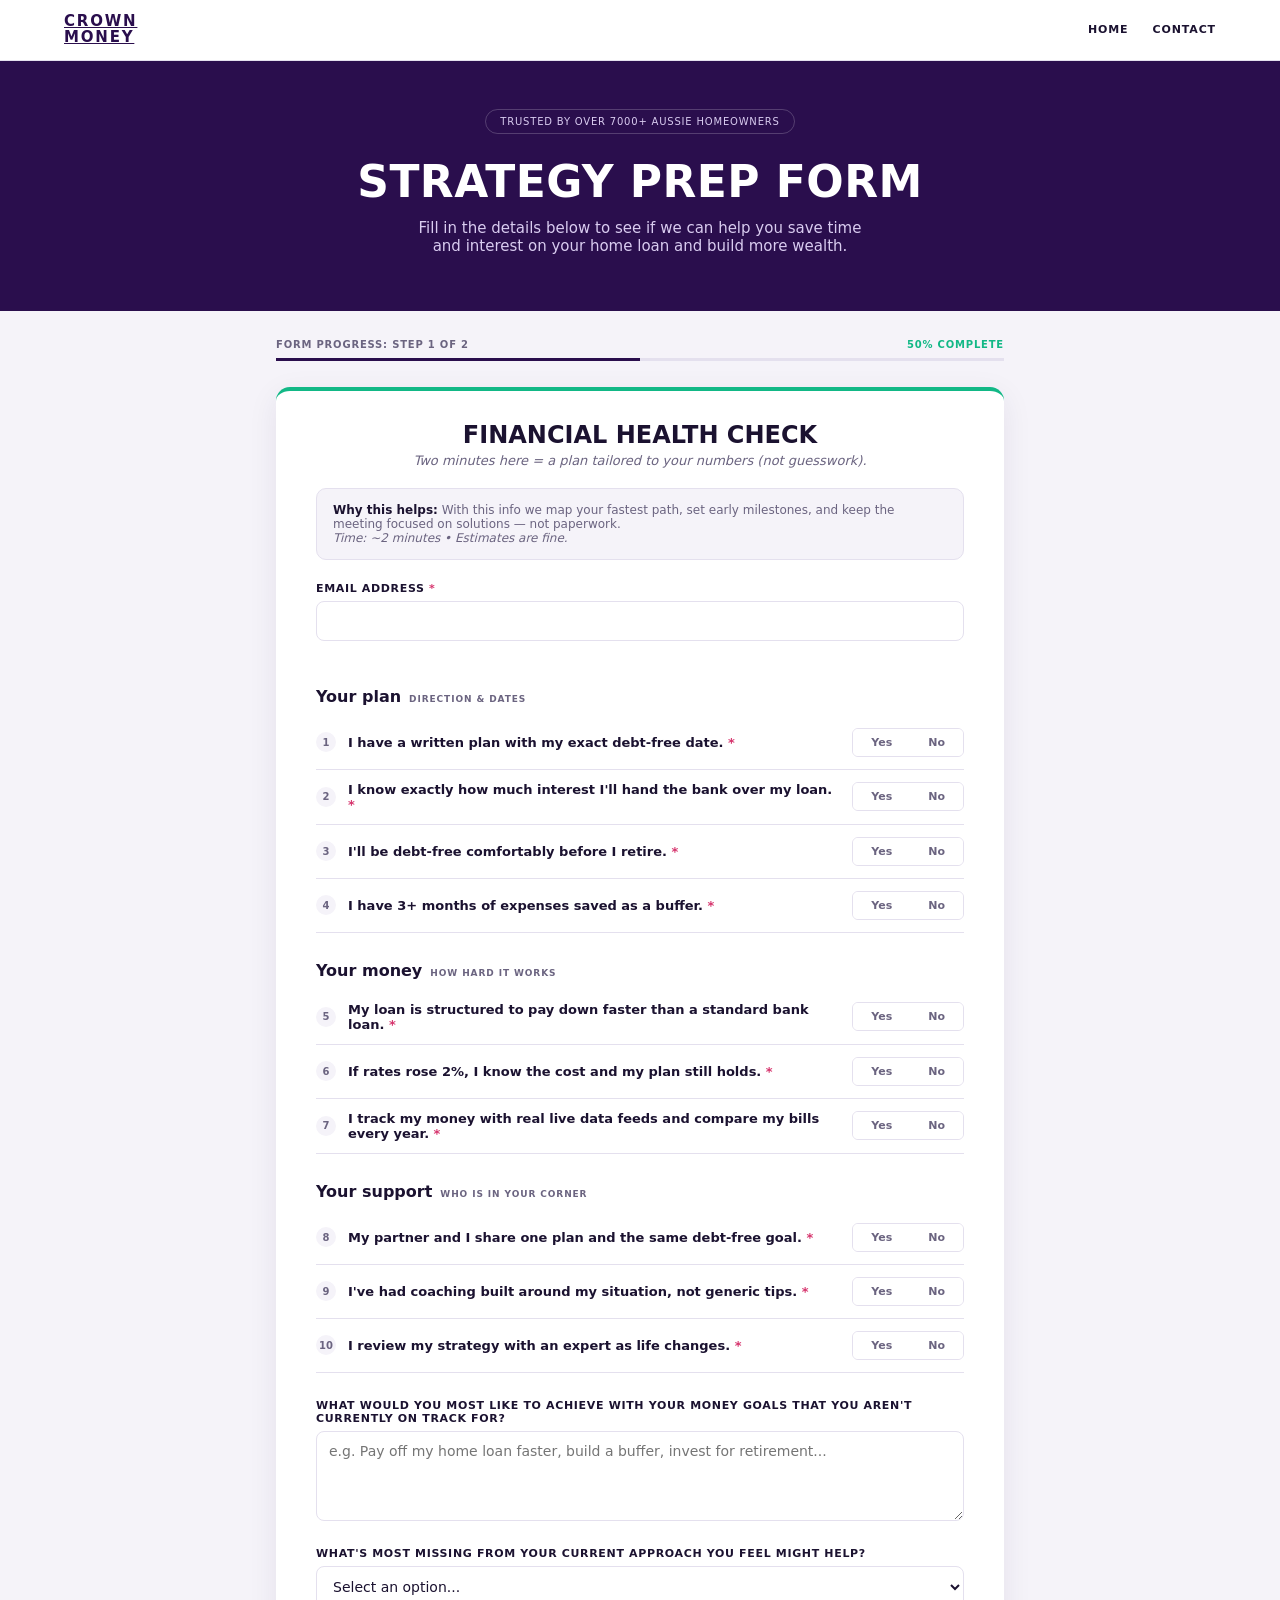
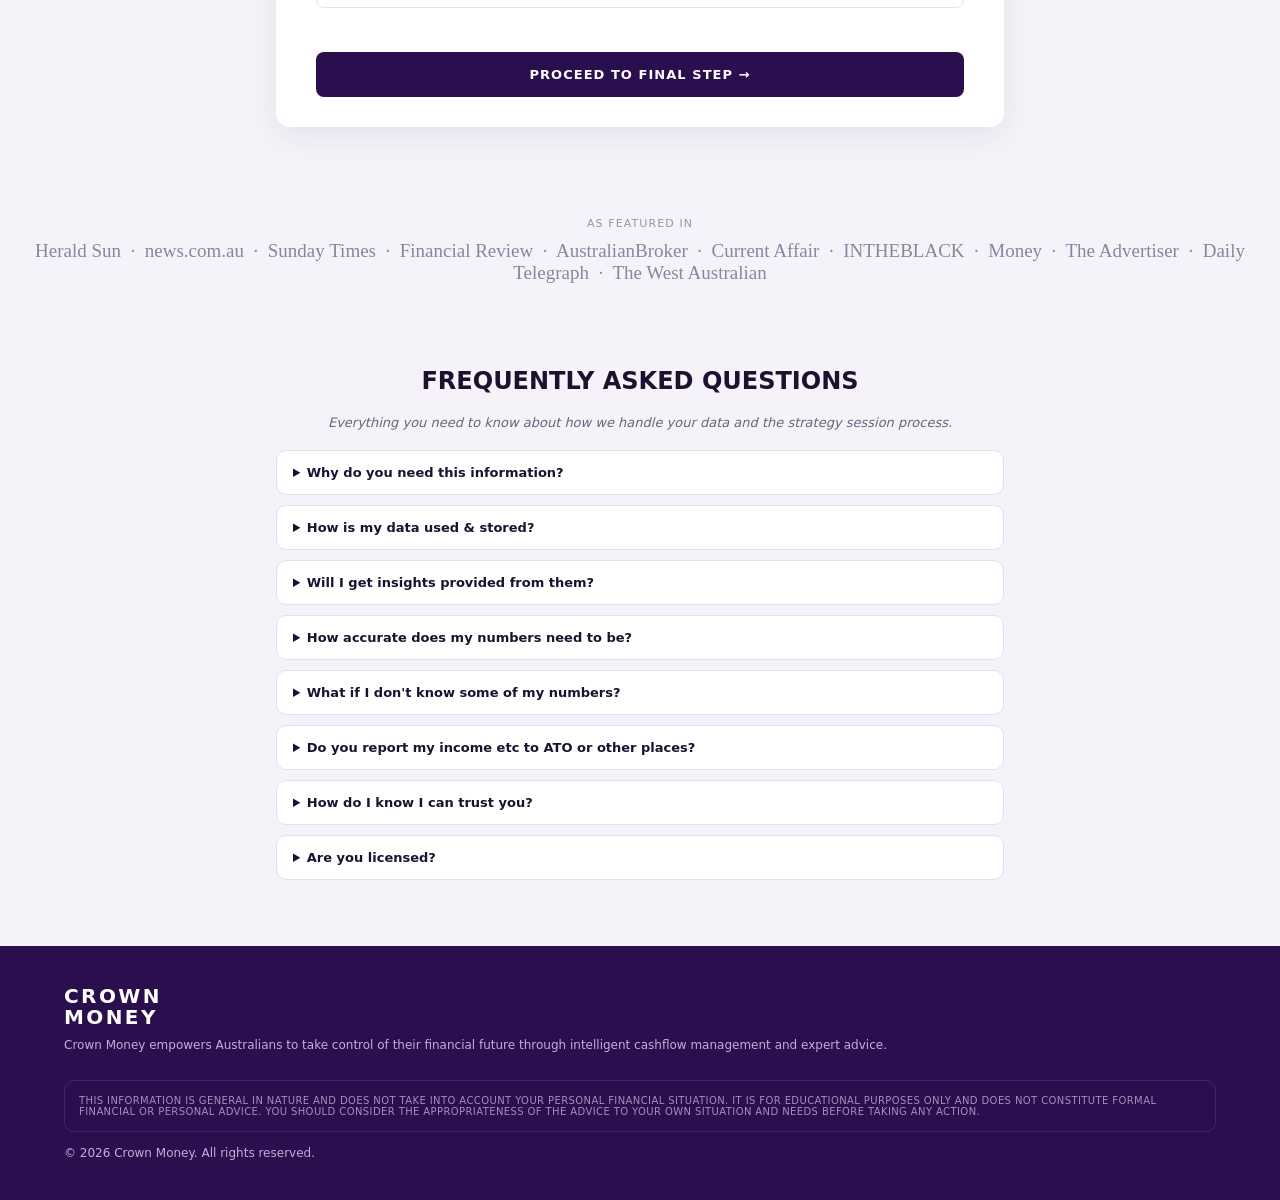
==== index.html @ 74090b57 "Add two-step Financial Health Check form (static site + Netlify Forms) Co-Authored-By: Claude Sonnet" ====
<!doctype html><html lang="en-AU"><head><meta charset="utf-8"><meta name="viewport" content="width=device-width,initial-scale=1">
<title>Financial Health Check | Crown Money</title><meta name="description" content="Two minutes to a plan tailored to your numbers. Crown Money financial health check."><link rel="stylesheet" href="/assets/styles.css"></head><body>
<div id="top"></div>
<main>
 <div class="progress"><span>Form progress: Step 1 of 2</span><b>50% complete</b></div><div class="bar"><i style="width:50%"></i></div>
 <form class="card" id="f1" novalidate>
  <h2>Financial Health Check</h2><p class="sub">Two minutes here = a plan tailored to your numbers (not guesswork).</p>
  <div class="why"><strong>Why this helps:</strong> With this info we map your fastest path, set early milestones, and keep the meeting focused on solutions — not paperwork.<br><em>Time: ~2 minutes • Estimates are fine.</em></div>
  <div class="field"><label class="lbl" for="email">Email address <span class="req">*</span></label><input id="email" type="email" autocomplete="email" required><div class="err" id="e-email"></div></div>
  <div id="qs"></div>
  <div class="field" style="margin-top:26px"><label class="lbl" for="goal">What would you most like to achieve with your money goals that you aren't currently on track for?</label><textarea id="goal" placeholder="e.g. Pay off my home loan faster, build a buffer, invest for retirement..."></textarea></div>
  <div class="field"><label class="lbl" for="missing">What's most missing from your current approach you feel might help?</label><select id="missing"><option value="">Select an option...</option><option>A written plan with dates</option><option>Expert coaching</option><option>Better visibility of my spending</option><option>A faster loan structure</option><option>Shared goals with my partner</option><option>Something else</option></select></div>
  <div class="err" id="e-form"></div>
  <button class="btn" type="submit">Proceed to final step →</button>
 </form>
</main>
<div id="bottom"></div>
<script src="/assets/layout.js"></script>
<script>
const SECTIONS=[["Your plan","Direction & dates",[["plan_written","I have a written plan with my exact debt-free date."],["know_interest","I know exactly how much interest I'll hand the bank over my loan."],["debt_free_retire","I'll be debt-free comfortably before I retire."],["buffer_3m","I have 3+ months of expenses saved as a buffer."]]],
["Your money","How hard it works",[["loan_structure","My loan is structured to pay down faster than a standard bank loan."],["rates_2pct","If rates rose 2%, I know the cost and my plan still holds."],["tracking","I track my money with real live data feeds and compare my bills every year."]]],
["Your support","Who is in your corner",[["partner_aligned","My partner and I share one plan and the same debt-free goal."],["coaching","I've had coaching built around my situation, not generic tips."],["expert_review","I review my strategy with an expert as life changes."]]]];
let n=0;document.getElementById("qs").innerHTML=SECTIONS.map(([h,s,qs])=>`<div class="group">${h}<small>${s}</small></div>`+qs.map(([k,t])=>{n++;return `<div class="q" role="group" aria-label="${t}"><span class="n">${n}</span><span class="t">${t} <span class="req">*</span></span><div class="yn"><input type="radio" name="${k}" id="${k}-y" value="Yes"><label for="${k}-y">Yes</label><input type="radio" name="${k}" id="${k}-n" value="No"><label for="${k}-n">No</label></div></div>`}).join("")).join("");
const KEYS=SECTIONS.flatMap(s=>s[2].map(q=>q[0]));
const saved=store.get();
if(saved.step1){const s=saved.step1;email.value=s.email||"";goal.value=s.goal||"";missing.value=s.missing||"";KEYS.forEach(k=>{if(s[k]){const el=document.getElementById(k+"-"+(s[k]==="Yes"?"y":"n"));if(el)el.checked=true}})}
f1.addEventListener("submit",e=>{e.preventDefault();
 const v=email.value.trim();document.getElementById("e-email").textContent="";document.getElementById("e-form").textContent="";
 if(!/^[^@\s]+@[^@\s]+\.[^@\s]+$/.test(v)){document.getElementById("e-email").textContent="Please enter a valid email address.";email.focus();return}
 const d={email:v,goal:goal.value.trim(),missing:missing.value};
 for(const k of KEYS){const c=document.querySelector(`input[name="${k}"]:checked`);if(!c){document.getElementById("e-form").textContent="Please answer all 10 questions.";return}d[k]=c.value}
 store.set({...store.get(),step1:d});location.href="/assessment";});
</script></body></html>
---- assets/styles.css ----
:root{--purple:#2a0e4d;--purple-2:#3b1766;--ink:#1b1230;--muted:#6b6480;--line:#e4e0ee;--bg:#f5f3f9;--green:#12b886;--accent:#2a0e4d}
*{box-sizing:border-box}
body{margin:0;font-family:Inter,system-ui,-apple-system,Segoe UI,Roboto,sans-serif;color:var(--ink);background:var(--bg)}
a{color:inherit}
header.nav{background:#fff;display:flex;justify-content:space-between;align-items:center;padding:14px 5vw;border-bottom:1px solid var(--line)}
.logo{font-weight:800;letter-spacing:.12em;line-height:1.05;font-size:15px;color:var(--purple)}
.nav nav{display:flex;gap:24px;font-size:11px;font-weight:700;letter-spacing:.08em;text-transform:uppercase}
.nav nav a{text-decoration:none}
.hero{background:var(--purple);color:#fff;text-align:center;padding:48px 5vw 56px}
.badge{display:inline-block;font-size:10px;letter-spacing:.08em;text-transform:uppercase;border:1px solid #ffffff33;border-radius:99px;padding:6px 14px;margin-bottom:22px;color:#d9ccf0}
.hero h1{margin:0 0 12px;font-size:clamp(28px,5vw,44px);letter-spacing:.01em;text-transform:uppercase;font-weight:800}
.hero p{margin:0 auto;max-width:460px;color:#d9ccf0;font-size:15px}
main{max-width:760px;margin:0 auto;padding:28px 16px 56px}
.progress{display:flex;justify-content:space-between;font-size:10px;letter-spacing:.08em;text-transform:uppercase;font-weight:700;color:var(--muted)}
.progress b{color:var(--green)}
.bar{height:3px;background:var(--line);margin:8px 0 26px}.bar i{display:block;height:100%;background:var(--purple)}
.card{background:#fff;border-radius:14px;border-top:4px solid var(--green);box-shadow:0 8px 30px #2a0e4d14;padding:30px clamp(18px,5vw,40px)}
.card h2{text-align:center;text-transform:uppercase;margin:0 0 4px;font-size:24px;font-weight:800}
.sub{text-align:center;color:var(--muted);font-style:italic;font-size:13px;margin:0 0 20px}
.why{background:var(--bg);border:1px solid var(--line);border-radius:10px;padding:14px 16px;font-size:12px;color:var(--muted);margin-bottom:22px}
.why strong{color:var(--ink)}
label.lbl{display:block;font-size:11px;font-weight:700;letter-spacing:.06em;text-transform:uppercase;margin:0 0 6px}
.req{color:#d6336c}
input[type=text],input[type=email],input[type=number],select,textarea{width:100%;font:inherit;font-size:14px;padding:11px 12px;border:1px solid var(--line);border-radius:8px;background:#fff;color:var(--ink)}
input:focus,select:focus,textarea:focus{outline:2px solid var(--purple);outline-offset:1px}
textarea{min-height:90px;resize:vertical}
.field{margin-bottom:22px}
.group{margin:28px 0 10px;font-weight:800;font-size:16px}
.group small{font-size:9px;letter-spacing:.1em;text-transform:uppercase;color:var(--muted);font-weight:600;margin-left:8px}
.q{display:flex;align-items:center;gap:12px;border-bottom:1px solid var(--line);padding:12px 0}
.q .n{flex:none;width:20px;height:20px;border-radius:50%;background:var(--bg);font-size:10px;font-weight:700;display:grid;place-items:center;color:var(--muted)}
.q .t{flex:1;font-size:13px;font-weight:600}
.yn{display:flex;border:1px solid var(--line);border-radius:6px;overflow:hidden;flex:none}
.yn input{position:absolute;opacity:0;pointer-events:none}
.yn label{padding:7px 18px;font-size:11px;font-weight:700;cursor:pointer;color:var(--muted);background:#fff}
.yn input:checked+label{background:var(--purple);color:#fff}
.yn input:focus-visible+label{outline:2px solid var(--green)}
.btn{display:block;width:100%;border:0;border-radius:8px;background:var(--purple);color:#fff;font:inherit;font-weight:800;font-size:13px;letter-spacing:.08em;text-transform:uppercase;padding:15px;cursor:pointer;margin-top:10px}
.btn:hover{background:var(--purple-2)}.btn:disabled{opacity:.6;cursor:wait}
.err{color:#d6336c;font-size:12px;margin-top:6px;min-height:1em}
.hp{position:absolute;left:-9999px}
.panel{background:#fff;border:1px solid var(--line);border-radius:12px;margin-bottom:18px;overflow:hidden}
.panel>h3{margin:0;background:var(--purple);color:#fff;font-size:12px;letter-spacing:.1em;text-transform:uppercase;padding:13px 18px}
.panel .in{padding:18px}
.note{background:#f1ecfa;border-radius:8px;padding:10px 12px;font-size:12px;margin-bottom:14px}
.row{display:grid;grid-template-columns:1fr 110px 120px;gap:8px;align-items:center;margin-bottom:8px}
.row span.nm{font-size:13px;font-weight:600}
.row.head{font-size:10px;text-transform:uppercase;letter-spacing:.08em;color:var(--muted);font-weight:700}
.cols{display:grid;grid-template-columns:1fr 1fr 1fr;gap:12px}
.sec{font-size:10px;letter-spacing:.1em;text-transform:uppercase;font-weight:800;color:var(--muted);margin:18px 0 8px}
.link{background:none;border:0;color:var(--purple);font:inherit;font-size:12px;font-weight:700;cursor:pointer;padding:6px 0}
.back{background:none;border:0;font:inherit;font-size:11px;font-weight:700;letter-spacing:.06em;text-transform:uppercase;color:var(--muted);cursor:pointer;margin-bottom:14px;text-decoration:none;display:inline-block}
.total{display:flex;justify-content:space-between;background:var(--bg);border-radius:8px;padding:12px 14px;font-weight:800;font-size:13px;margin-top:12px}
.done{background:#e6f9f1;border:1px solid #b6ecd6;border-radius:10px;padding:14px;font-size:12px;margin-bottom:14px}
.logos{text-align:center;color:#9a93ad;padding:34px 16px;font-size:11px;letter-spacing:.1em;text-transform:uppercase}
.logos p{font-family:Georgia,serif;font-size:19px;letter-spacing:0;text-transform:none;margin:10px 0 0;color:#8b84a0}
.faq{max-width:760px;margin:0 auto;padding:30px 16px 56px}
.faq h2{text-align:center;text-transform:uppercase;font-weight:800}
details{background:#fff;border:1px solid var(--line);border-radius:10px;padding:14px 16px;margin-bottom:10px}
summary{font-weight:700;font-size:13px;cursor:pointer}
details p{font-size:13px;color:var(--muted);margin:10px 0 0}
footer{background:var(--purple);color:#bfb1d9;padding:40px 5vw;font-size:12px}
footer .logo{color:#fff;font-size:20px;margin-bottom:10px}
footer .disc{margin-top:28px;border:1px solid #ffffff22;border-radius:10px;padding:14px;font-size:10px;text-transform:uppercase;letter-spacing:.04em;opacity:.8}
@media(max-width:640px){.cols{grid-template-columns:1fr}.row{grid-template-columns:1fr 90px 105px}.q{flex-wrap:wrap}.q .t{flex-basis:calc(100% - 40px)}.yn{margin-left:32px}}
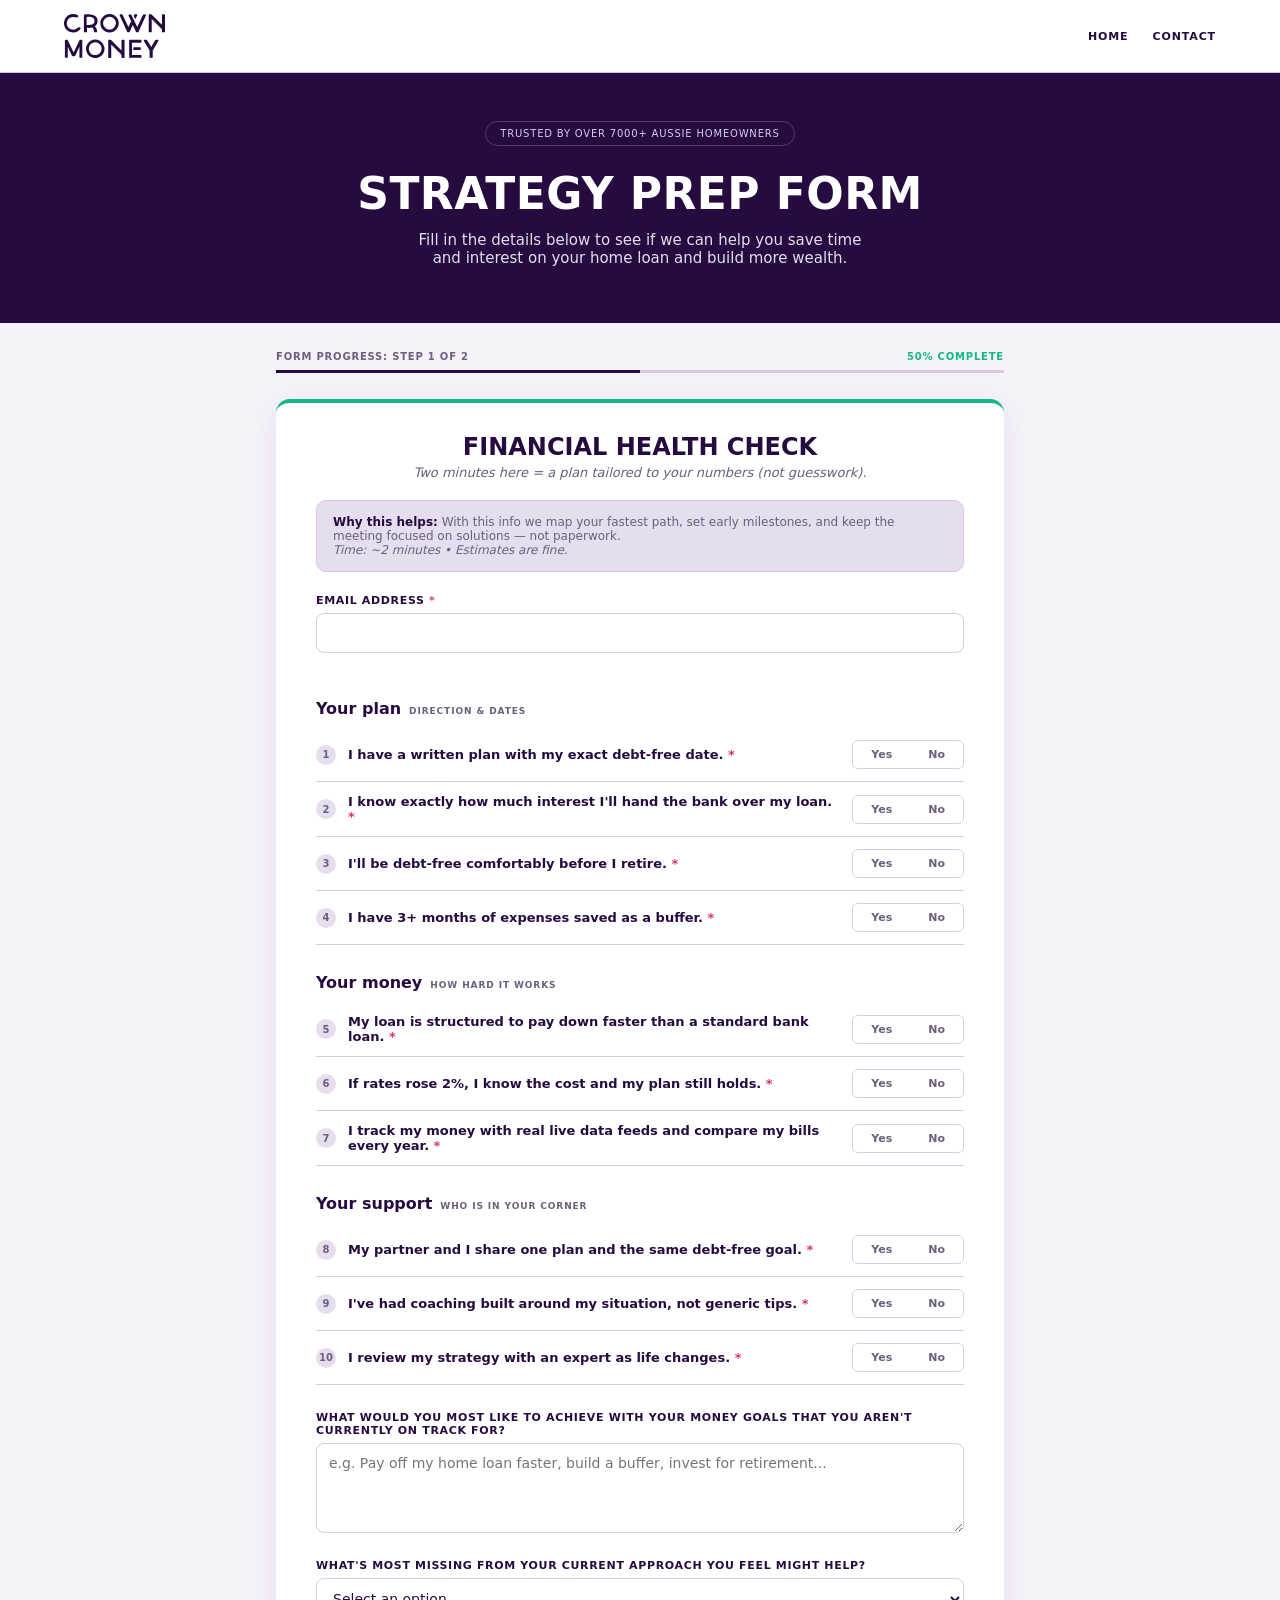
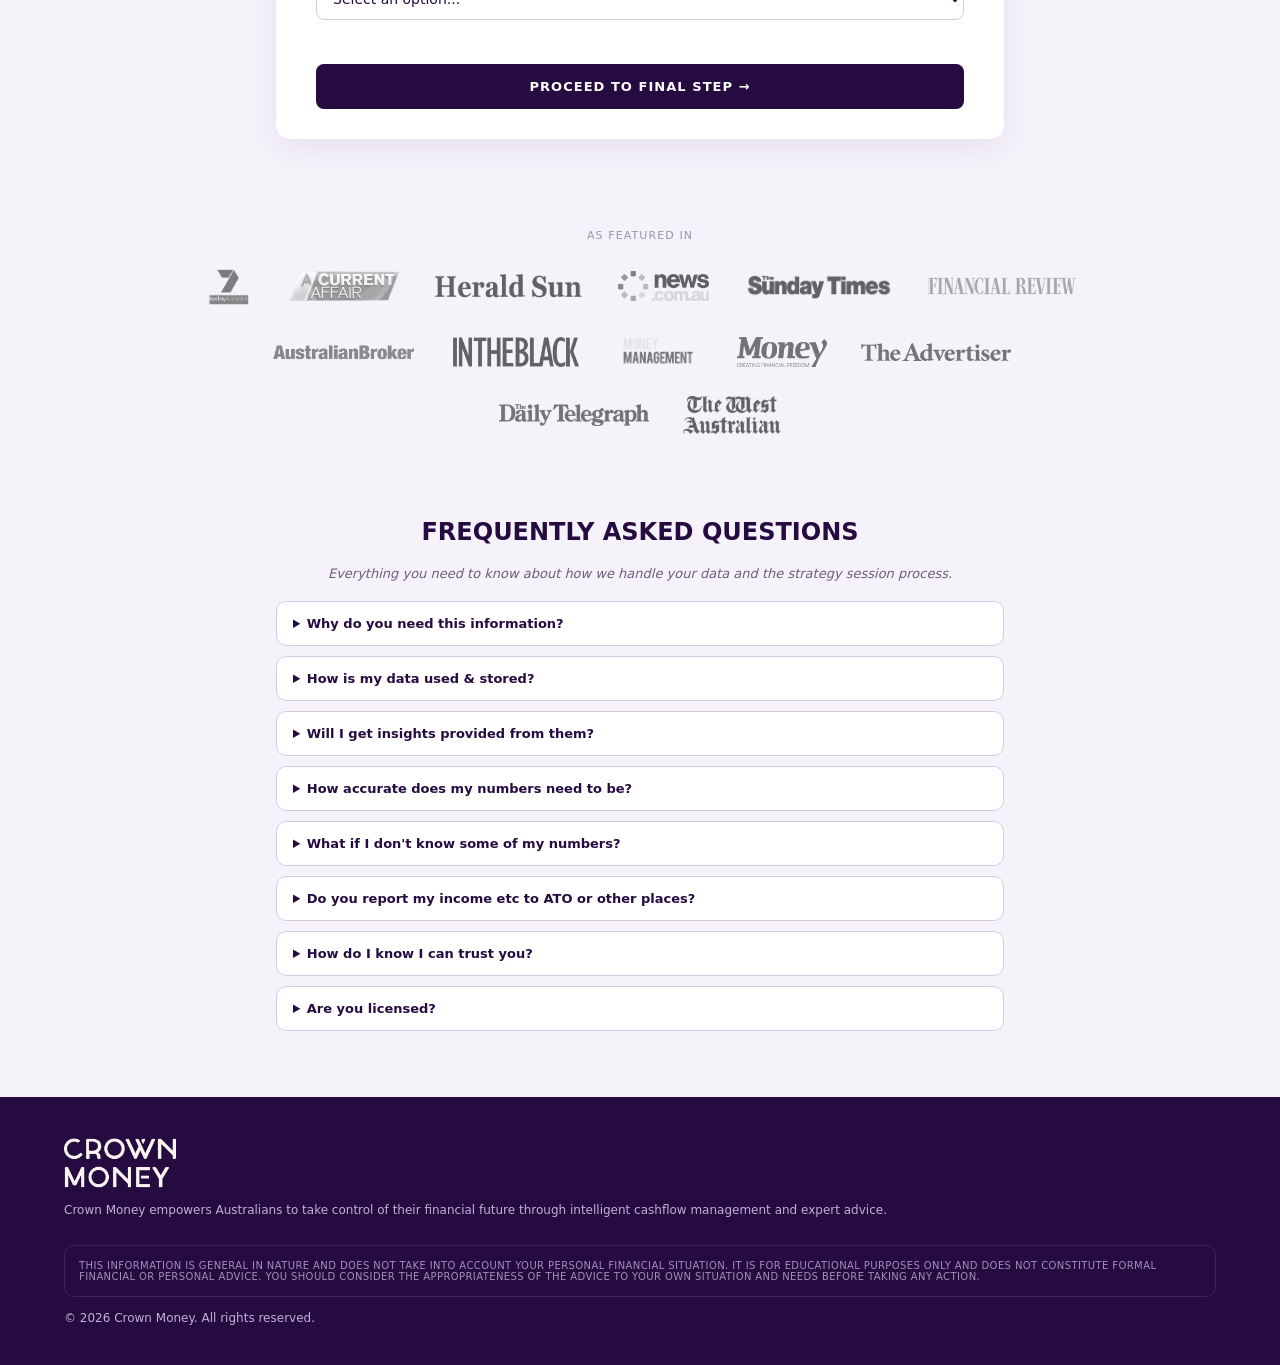
==== commit 14acdedf: "Apply Crown Money logos, favicon and brand colours Co-Authored-By: Claude Sonnet 5.5 <noreply@anthro" ====
--- a/index.html
+++ b/index.html
@@ -1,5 +1,5 @@
 <!doctype html><html lang="en-AU"><head><meta charset="utf-8"><meta name="viewport" content="width=device-width,initial-scale=1">
-<title>Financial Health Check | Crown Money</title><meta name="description" content="Two minutes to a plan tailored to your numbers. Crown Money financial health check."><link rel="stylesheet" href="/assets/styles.css"></head><body>
+<title>Financial Health Check | Crown Money</title><meta name="description" content="Two minutes to a plan tailored to your numbers. Crown Money financial health check."><link rel="icon" type="image/png" href="/assets/brand/favicon.png"><link rel="stylesheet" href="/assets/styles.css"></head><body>
 <div id="top"></div>
 <main>
  <div class="progress"><span>Form progress: Step 1 of 2</span><b>50% complete</b></div><div class="bar"><i style="width:50%"></i></div>
--- a/assets/styles.css
+++ b/assets/styles.css
@@ -1,15 +1,15 @@
-:root{--purple:#2a0e4d;--purple-2:#3b1766;--ink:#1b1230;--muted:#6b6480;--line:#e4e0ee;--bg:#f5f3f9;--green:#12b886;--accent:#2a0e4d}
+:root{--purple:#250B40;--purple-2:#3a1960;--lav:#E6DEEE;--ink:#250B40;--muted:#6b5f7d;--line:#d6cae3;--bg:#E6DEEE;--green:#12b886;--accent:#2a0e4d}
 *{box-sizing:border-box}
-body{margin:0;font-family:Inter,system-ui,-apple-system,Segoe UI,Roboto,sans-serif;color:var(--ink);background:var(--bg)}
+body{margin:0;font-family:Inter,system-ui,-apple-system,Segoe UI,Roboto,sans-serif;color:var(--ink);background:#f6f2fa}
 a{color:inherit}
 header.nav{background:#fff;display:flex;justify-content:space-between;align-items:center;padding:14px 5vw;border-bottom:1px solid var(--line)}
-.logo{font-weight:800;letter-spacing:.12em;line-height:1.05;font-size:15px;color:var(--purple)}
+.logo{display:block;line-height:0}.logo img{display:block;width:auto}
 .nav nav{display:flex;gap:24px;font-size:11px;font-weight:700;letter-spacing:.08em;text-transform:uppercase}
 .nav nav a{text-decoration:none}
 .hero{background:var(--purple);color:#fff;text-align:center;padding:48px 5vw 56px}
 .badge{display:inline-block;font-size:10px;letter-spacing:.08em;text-transform:uppercase;border:1px solid #ffffff33;border-radius:99px;padding:6px 14px;margin-bottom:22px;color:#d9ccf0}
 .hero h1{margin:0 0 12px;font-size:clamp(28px,5vw,44px);letter-spacing:.01em;text-transform:uppercase;font-weight:800}
-.hero p{margin:0 auto;max-width:460px;color:#d9ccf0;font-size:15px}
+.hero p{margin:0 auto;max-width:460px;color:var(--lav);font-size:15px}
 main{max-width:760px;margin:0 auto;padding:28px 16px 56px}
 .progress{display:flex;justify-content:space-between;font-size:10px;letter-spacing:.08em;text-transform:uppercase;font-weight:700;color:var(--muted)}
 .progress b{color:var(--green)}
@@ -42,7 +42,7 @@
 .panel{background:#fff;border:1px solid var(--line);border-radius:12px;margin-bottom:18px;overflow:hidden}
 .panel>h3{margin:0;background:var(--purple);color:#fff;font-size:12px;letter-spacing:.1em;text-transform:uppercase;padding:13px 18px}
 .panel .in{padding:18px}
-.note{background:#f1ecfa;border-radius:8px;padding:10px 12px;font-size:12px;margin-bottom:14px}
+.note{background:var(--lav);border-radius:8px;padding:10px 12px;font-size:12px;margin-bottom:14px}
 .row{display:grid;grid-template-columns:1fr 110px 120px;gap:8px;align-items:center;margin-bottom:8px}
 .row span.nm{font-size:13px;font-weight:600}
 .row.head{font-size:10px;text-transform:uppercase;letter-spacing:.08em;color:var(--muted);font-weight:700}
@@ -53,13 +53,14 @@
 .total{display:flex;justify-content:space-between;background:var(--bg);border-radius:8px;padding:12px 14px;font-weight:800;font-size:13px;margin-top:12px}
 .done{background:#e6f9f1;border:1px solid #b6ecd6;border-radius:10px;padding:14px;font-size:12px;margin-bottom:14px}
 .logos{text-align:center;color:#9a93ad;padding:34px 16px;font-size:11px;letter-spacing:.1em;text-transform:uppercase}
-.logos p{font-family:Georgia,serif;font-size:19px;letter-spacing:0;text-transform:none;margin:10px 0 0;color:#8b84a0}
 .faq{max-width:760px;margin:0 auto;padding:30px 16px 56px}
 .faq h2{text-align:center;text-transform:uppercase;font-weight:800}
 details{background:#fff;border:1px solid var(--line);border-radius:10px;padding:14px 16px;margin-bottom:10px}
 summary{font-weight:700;font-size:13px;cursor:pointer}
 details p{font-size:13px;color:var(--muted);margin:10px 0 0}
 footer{background:var(--purple);color:#bfb1d9;padding:40px 5vw;font-size:12px}
-footer .logo{color:#fff;font-size:20px;margin-bottom:10px}
+footer .logo{margin-bottom:14px}
 footer .disc{margin-top:28px;border:1px solid #ffffff22;border-radius:10px;padding:14px;font-size:10px;text-transform:uppercase;letter-spacing:.04em;opacity:.8}
 @media(max-width:640px){.cols{grid-template-columns:1fr}.row{grid-template-columns:1fr 90px 105px}.q{flex-wrap:wrap}.q .t{flex-basis:calc(100% - 40px)}.yn{margin-left:32px}}
+.press{display:flex;flex-wrap:wrap;justify-content:center;align-items:center;gap:22px 34px;max-width:900px;margin:22px auto 0}.press img{height:30px;width:auto;max-width:150px;object-fit:contain;filter:grayscale(1);opacity:.6;transition:.2s}.press img:hover{filter:none;opacity:1}@media(max-width:640px){.press{gap:18px 22px}.press img{height:24px;max-width:110px}}
+.press img[src*="7-today"],.press img[src*="money-management"]{height:44px}.press img[src*="the-west"]{height:38px}
